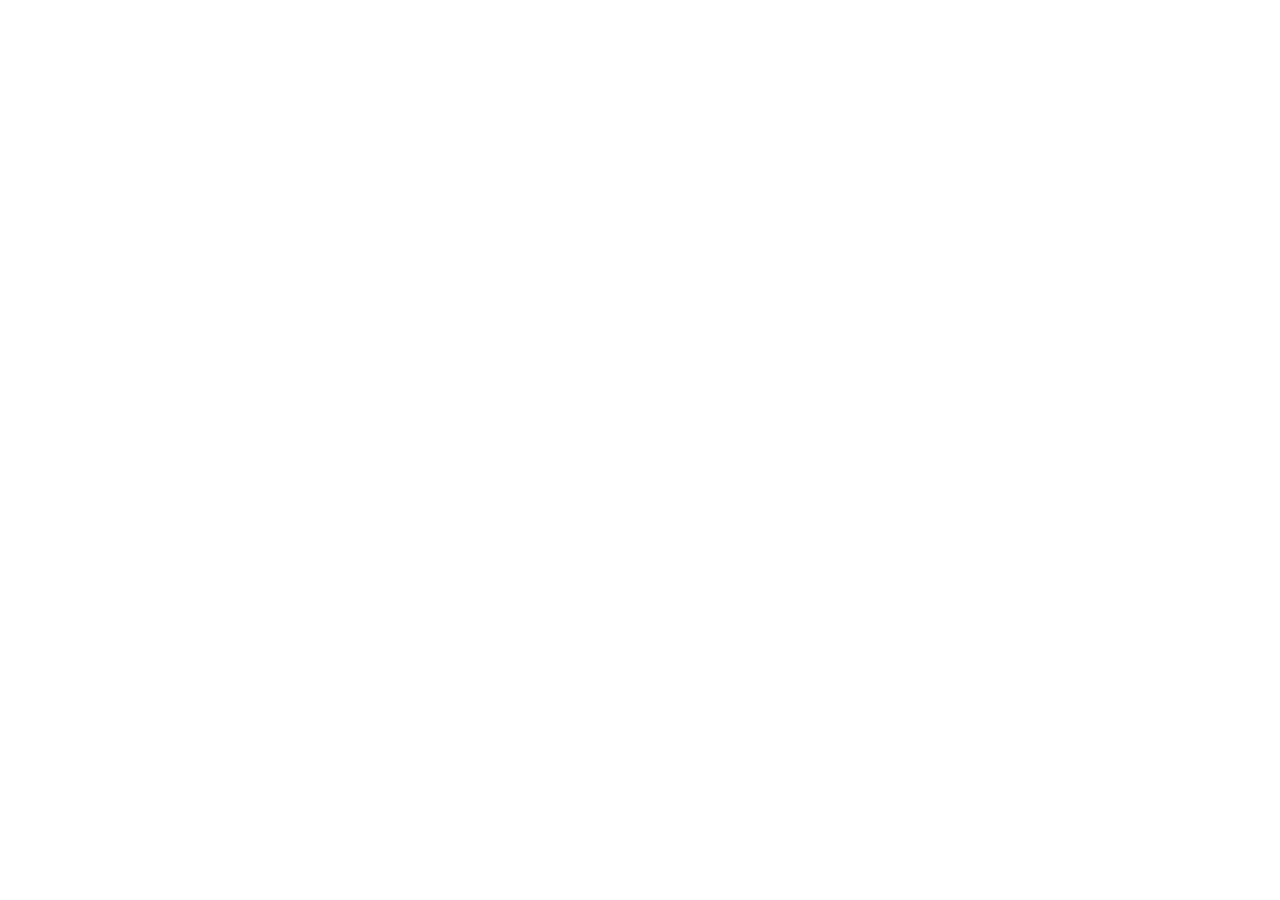
==== app.html @ 2efa28c5 "Add draft prototype: intro page mockup and app skeleton Mockup for review only (not final): cinemati" ====
<!doctype html>
<html lang="ko">
<head>
  <meta charset="utf-8" />
  <meta name="viewport" content="width=device-width, initial-scale=1, viewport-fit=cover" />
  <title>Tokyo Trip</title>
  <meta name="theme-color" content="#0f1e4a" />
  <link rel="preconnect" href="https://fonts.googleapis.com" />
  <link rel="preconnect" href="https://fonts.gstatic.com" crossorigin />
  <link href="https://fonts.googleapis.com/css2?family=Noto+Sans+KR:wght@400;500;700;900&family=Noto+Sans+JP:wght@400;700&family=DM+Mono:wght@500&display=swap" rel="stylesheet" />
  <link rel="stylesheet" href="css/app.css" />
</head>
<body>
  <header class="top">
    <a href="index.html" class="brand" title="인트로 다시 보기">
      <svg viewBox="0 0 120 120"><circle cx="60" cy="60" r="56" fill="#0f1e4a"/><circle cx="60" cy="60" r="22" fill="#e8483b"/><path d="M8 74 Q60 52 112 74" stroke="#fff" stroke-width="6" fill="none" stroke-linecap="round"/></svg>
      TOKYO TRIP
    </a>
    <div id="who" class="who"></div>
  </header>

  <div id="banner" class="banner" hidden></div>

  <!-- 로그인 (Supabase 연결 시에만) -->
  <section id="login" class="panel login" hidden>
    <h2>로그인</h2>
    <p>이메일로 로그인 링크를 보내드려요. 비밀번호 없이 메일 속 링크만 누르면 끝!</p>
    <form id="loginForm" class="row">
      <input type="email" id="email" placeholder="you@example.com" required />
      <button class="btn primary">링크 받기</button>
    </form>
    <p id="loginMsg" class="hint"></p>
  </section>

  <main id="app" hidden>
    <!-- ① 번역 -->
    <section class="panel" data-tab="translate">
      <h2>번역 <small>한국어 → 일본어</small></h2>
      <div class="chips" id="phrases"></div>
      <textarea id="koText" rows="3" placeholder="예) 이거 하나 주세요. 고수는 빼주세요."></textarea>
      <div class="row">
        <button class="btn primary" id="btnTranslate">번역하기</button>
        <label class="btn ghost file">📷 메뉴판 사진
          <input type="file" id="menuPhoto" accept="image/*" capture="environment" hidden />
        </label>
      </div>
      <div id="trResult" class="card result" hidden></div>
      <div id="menuResult" class="card" hidden></div>
    </section>

    <!-- ② 일정 -->
    <section class="panel" data-tab="schedule" hidden>
      <h2>일정</h2>
      <div class="days" id="days"></div>
      <div id="map" class="map"><div class="map-empty">지도 키를 넣으면 여기에 구글지도가 보여요<br><small>js/config.js → GOOGLE_MAPS_API_KEY</small></div></div>
      <form id="addPlace" class="add">
        <input id="plTime" type="time" aria-label="시간" />
        <input id="plName" placeholder="장소 이름 (예: 시부야 스카이)" required />
        <input id="plMemo" placeholder="메모 (선택)" />
        <button class="btn primary">추가</button>
      </form>
      <ol id="dayList" class="list"></ol>
      <a id="routeLink" class="btn ghost wide" target="_blank" rel="noopener" hidden>🗺️ 구글지도 앱에서 이 날 경로 보기</a>
    </section>

    <!-- ③ 즐겨찾기 -->
    <section class="panel" data-tab="favorites" hidden>
      <h2>즐겨찾기 <small>가고 싶은 곳 막 저장!</small></h2>
      <form id="addFav" class="add">
        <input id="favName" placeholder="장소 이름 (예: 츠키지 장외시장)" required />
        <input id="favMemo" placeholder="메모 (선택)" />
        <button class="btn primary">저장</button>
      </form>
      <ul id="favList" class="list"></ul>
    </section>
  </main>

  <nav class="tabs" id="tabs" hidden>
    <button data-go="translate" class="on"><span>あ</span>번역</button>
    <button data-go="schedule"><span>📅</span>일정</button>
    <button data-go="favorites"><span>★</span>즐겨찾기</button>
  </nav>

  <!-- 크게 보여주기 (점원에게 화면 보여줄 때) -->
  <div id="show" class="show" hidden></div>
  <!-- Day 고르기 -->
  <dialog id="dayPick"><form method="dialog"><h3>몇 일차에 넣을까요?</h3><div id="dayPickBtns" class="chips"></div><button class="btn ghost wide" value="">취소</button></form></dialog>
  <div id="toast" class="toast"></div>

  <script src="js/config.js"></script>
  <script type="module" src="js/app.js"></script>
</body>
</html>
---- css/app.css ----
:root{
  --bg:#f4f5fa; --card:#fff; --ink:#0f1e4a; --muted:#66708f; --line:#e1e4ee;
  --accent:#0f1e4a; --red:#e8483b; --soft:#eaf0ff;
}
@media (prefers-color-scheme:dark){
  :root{--bg:#0b1024; --card:#141b38; --ink:#e9ecf8; --muted:#97a0c0; --line:#253056; --accent:#6f9bff; --soft:#1c2850}
}
*{box-sizing:border-box}
body{margin:0;background:var(--bg);color:var(--ink);font:15px/1.6 "Noto Sans KR",system-ui,sans-serif;padding-bottom:84px}
h2{font-size:22px;margin:4px 0 14px}h2 small{font-size:13px;color:var(--muted);font-weight:400;margin-left:6px}
.top{position:sticky;top:0;z-index:5;display:flex;justify-content:space-between;align-items:center;padding:12px 16px;background:color-mix(in srgb,var(--bg) 88%,transparent);backdrop-filter:blur(8px)}
.brand{display:flex;align-items:center;gap:8px;font:700 15px "Noto Sans KR";letter-spacing:.12em;color:var(--ink);text-decoration:none}
.brand svg{width:26px}
.who{font-size:12px;color:var(--muted);display:flex;gap:8px;align-items:center}
.banner{margin:0 16px 8px;padding:10px 14px;border-radius:12px;background:#fff6e0;color:#6b4c00;font-size:13px}
@media (prefers-color-scheme:dark){.banner{background:#3a2f10;color:#ffe3a1}}
.panel{max-width:720px;margin:0 auto;padding:8px 16px 24px}
.row{display:flex;gap:8px;flex-wrap:wrap;margin:10px 0}
input,textarea{width:100%;font:inherit;color:var(--ink);background:var(--card);border:1px solid var(--line);border-radius:12px;padding:12px}
textarea{resize:vertical}
.btn{border:0;border-radius:12px;padding:11px 16px;font:700 14px "Noto Sans KR";cursor:pointer;display:inline-flex;align-items:center;justify-content:center;gap:6px;text-decoration:none}
.btn.primary{background:var(--accent);color:#fff}
@media (prefers-color-scheme:dark){.btn.primary{color:#0b1024}}
.btn.ghost{background:var(--soft);color:var(--ink)}
.btn.small{padding:6px 10px;font-size:12px;border-radius:9px}
.btn.wide{width:100%;margin-top:10px}
.btn:disabled{opacity:.5}
.chips{display:flex;gap:6px;flex-wrap:wrap;margin-bottom:10px}
.chip{border:1px solid var(--line);background:var(--card);color:var(--ink);border-radius:999px;padding:6px 12px;font:13px "Noto Sans KR";cursor:pointer}
.chip.on{background:var(--accent);border-color:var(--accent);color:#fff}
.card{background:var(--card);border:1px solid var(--line);border-radius:16px;padding:16px;margin-top:12px}
.result .ja{font:700 24px/1.5 "Noto Sans JP",sans-serif;word-break:keep-all}
.result .read{color:var(--muted);margin:4px 0 12px}
.menu-line{display:grid;grid-template-columns:1fr 1fr auto;gap:10px;padding:8px 0;border-bottom:1px dashed var(--line)}
.menu-line:last-child{border:0}
.menu-line .jp{font-family:"Noto Sans JP"}
.menu-line .price{font:500 13px "DM Mono",monospace;color:var(--muted)}
.hint{font-size:13px;color:var(--muted)}
.login{max-width:440px;margin-top:10vh}

.days{display:flex;gap:6px;overflow-x:auto;padding-bottom:6px;margin-bottom:8px}
.days .chip{flex:none}
.map{height:300px;border-radius:16px;overflow:hidden;background:var(--soft);border:1px solid var(--line);margin-bottom:12px}
.map-empty{height:100%;display:grid;place-items:center;text-align:center;color:var(--muted);font-size:13px;padding:16px}
.add{display:grid;grid-template-columns:110px 1fr 1fr auto;gap:8px;margin-bottom:12px}
#addFav.add{grid-template-columns:1fr 1fr auto}
.list{list-style:none;padding:0;margin:0;display:flex;flex-direction:column;gap:8px}
.item{display:flex;gap:12px;align-items:center;background:var(--card);border:1px solid var(--line);border-radius:14px;padding:12px}
.num{flex:none;width:28px;height:28px;border-radius:50%;background:var(--red);color:#fff;display:grid;place-items:center;font:700 13px "DM Mono"}
.item .body{flex:1;min-width:0}
.item .name{font-weight:700}
.item .meta{font-size:12px;color:var(--muted);white-space:nowrap;overflow:hidden;text-overflow:ellipsis}
.item .acts{display:flex;gap:4px;flex:none}
.icon{border:0;background:none;color:var(--muted);font-size:16px;cursor:pointer;padding:4px 6px;border-radius:8px}
.icon:hover{background:var(--soft);color:var(--ink)}
.empty{color:var(--muted);text-align:center;padding:24px;font-size:14px}
.pin{width:28px;height:28px;border-radius:50% 50% 50% 0;transform:rotate(-45deg);background:var(--red);border:2px solid #fff;box-shadow:0 2px 6px rgba(0,0,0,.3);display:grid;place-items:center}
.pin b{transform:rotate(45deg);color:#fff;font:700 12px "DM Mono"}

.tabs{position:fixed;left:0;right:0;bottom:0;z-index:6;display:grid;grid-template-columns:repeat(3,1fr);background:var(--card);border-top:1px solid var(--line);padding-bottom:env(safe-area-inset-bottom)}
.tabs button{border:0;background:none;color:var(--muted);padding:10px 0 12px;font:500 12px "Noto Sans KR";display:flex;flex-direction:column;align-items:center;gap:2px;cursor:pointer}
.tabs button span{font-size:18px;line-height:1.2}
.tabs button.on{color:var(--accent);font-weight:700}

.show{position:fixed;inset:0;z-index:20;background:#fff;color:#111;display:flex;flex-direction:column;align-items:center;justify-content:center;padding:24px;text-align:center;font:700 clamp(32px,8vw,72px)/1.4 "Noto Sans JP";cursor:pointer}
.show small{font:400 14px "Noto Sans KR";color:#888;margin-top:24px}
dialog{border:0;border-radius:18px;padding:20px;background:var(--card);color:var(--ink);width:min(360px,90vw)}
dialog::backdrop{background:rgba(5,10,30,.5)}
dialog h3{margin:0 0 12px}
.toast{position:fixed;left:50%;bottom:96px;transform:translate(-50%,20px);background:#0f1e4a;color:#fff;padding:10px 16px;border-radius:999px;font-size:13px;opacity:0;transition:.25s;pointer-events:none;z-index:30}
.toast.on{opacity:1;transform:translate(-50%,0)}

@media (max-width:600px){
  .add{grid-template-columns:96px 1fr;}
  .add #plMemo{grid-column:1/-1}
  .add .btn{grid-column:1/-1}
  #addFav.add{grid-template-columns:1fr}
  .map{height:240px}
}
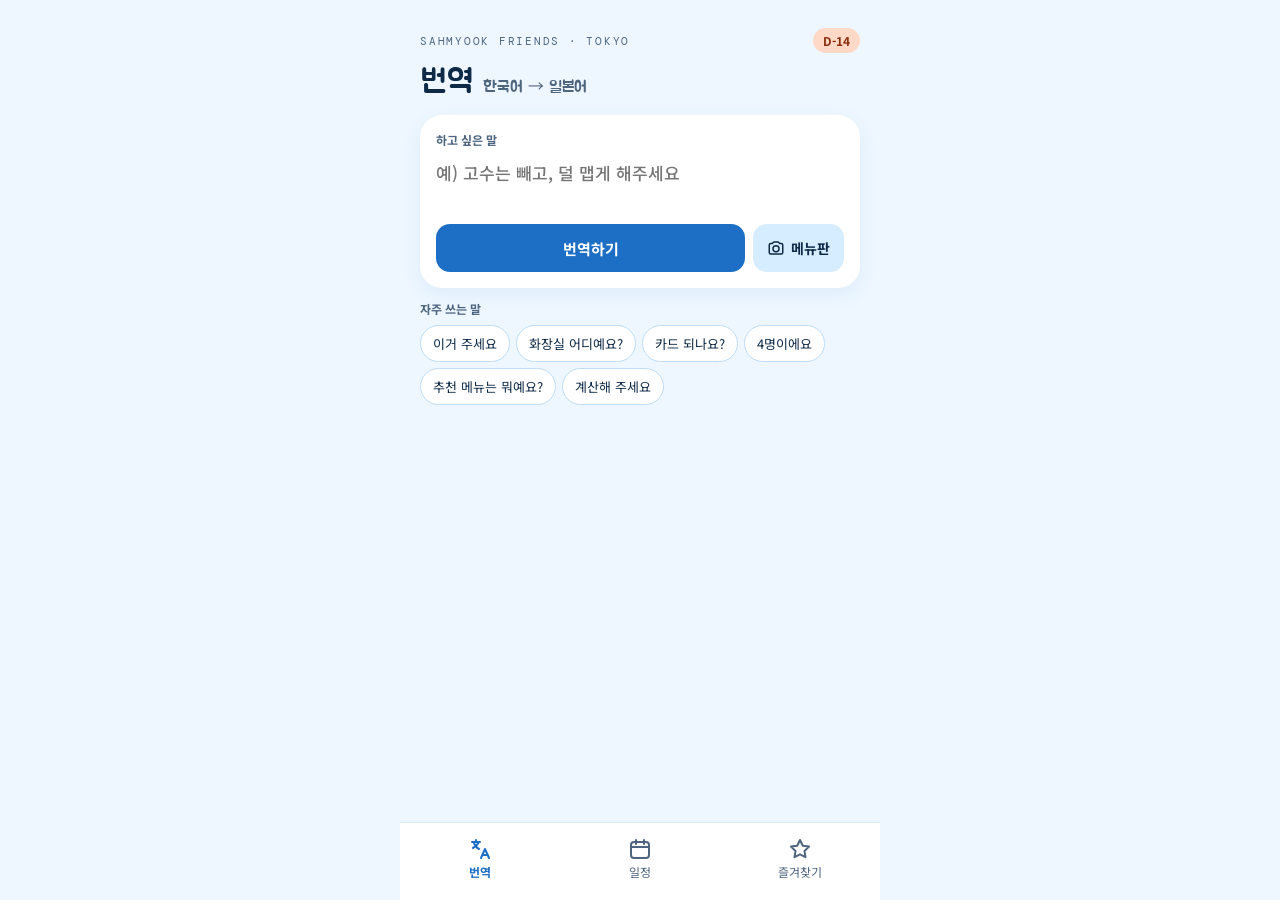
==== commit 7d018ede: "앱 화면을 시안대로: 번역 · 일정 · 즐겨찾기 · 일정에 넣기 - 하늘색 배경, Day 1 주황 · Day 2 파랑 · Day 3 초록 색 구분 - 즐겨찾기 카드에 큰 사진 자리" ====
--- a/app.html
+++ b/app.html
@@ -3,91 +3,160 @@
 <head>
   <meta charset="utf-8" />
   <meta name="viewport" content="width=device-width, initial-scale=1, viewport-fit=cover" />
-  <title>Tokyo Trip</title>
-  <meta name="theme-color" content="#0f1e4a" />
+  <title>도쿄 여행</title>
+  <meta name="theme-color" content="#EEF7FF" />
+  <meta name="apple-mobile-web-app-capable" content="yes" />
+  <meta name="apple-mobile-web-app-title" content="도쿄 여행" />
   <link rel="preconnect" href="https://fonts.googleapis.com" />
   <link rel="preconnect" href="https://fonts.gstatic.com" crossorigin />
-  <link href="https://fonts.googleapis.com/css2?family=Noto+Sans+KR:wght@400;500;700;900&family=Noto+Sans+JP:wght@400;700&family=DM+Mono:wght@500&display=swap" rel="stylesheet" />
+  <link href="https://fonts.googleapis.com/css2?family=Jua&family=Noto+Sans+KR:wght@400;500;700&family=Noto+Sans+JP:wght@500;700&family=DM+Mono:wght@500&display=swap" rel="stylesheet" />
   <link rel="stylesheet" href="css/app.css" />
 </head>
 <body>
-  <header class="top">
-    <a href="index.html" class="brand" title="인트로 다시 보기">
-      <svg viewBox="0 0 120 120"><circle cx="60" cy="60" r="56" fill="#0f1e4a"/><circle cx="60" cy="60" r="22" fill="#e8483b"/><path d="M8 74 Q60 52 112 74" stroke="#fff" stroke-width="6" fill="none" stroke-linecap="round"/></svg>
-      TOKYO TRIP
-    </a>
-    <div id="who" class="who"></div>
-  </header>
-
-  <div id="banner" class="banner" hidden></div>
+<div class="phone">
 
   <!-- 로그인 (Supabase 연결 시에만) -->
-  <section id="login" class="panel login" hidden>
-    <h2>로그인</h2>
-    <p>이메일로 로그인 링크를 보내드려요. 비밀번호 없이 메일 속 링크만 누르면 끝!</p>
-    <form id="loginForm" class="row">
-      <input type="email" id="email" placeholder="you@example.com" required />
-      <button class="btn primary">링크 받기</button>
-    </form>
-    <p id="loginMsg" class="hint"></p>
+  <section id="login" class="screen login" hidden>
+    <header class="top">
+      <span class="eyebrow">SAHMYOOK FRIENDS · TOKYO</span>
+      <h1>로그인</h1>
+    </header>
+    <div class="pad">
+      <div class="card">
+        <p>이메일로 로그인 링크를 보내드려요. 메일 속 링크만 누르면 끝!</p>
+        <form id="loginForm" class="row">
+          <label for="email" class="sr">이메일</label>
+          <input type="email" id="email" placeholder="you@example.com" required />
+          <button class="btn primary">링크 받기</button>
+        </form>
+        <p id="loginMsg" class="hint"></p>
+      </div>
+    </div>
   </section>
 
   <main id="app" hidden>
+
     <!-- ① 번역 -->
-    <section class="panel" data-tab="translate">
-      <h2>번역 <small>한국어 → 일본어</small></h2>
-      <div class="chips" id="phrases"></div>
-      <textarea id="koText" rows="3" placeholder="예) 이거 하나 주세요. 고수는 빼주세요."></textarea>
-      <div class="row">
-        <button class="btn primary" id="btnTranslate">번역하기</button>
-        <label class="btn ghost file">📷 메뉴판 사진
-          <input type="file" id="menuPhoto" accept="image/*" capture="environment" hidden />
-        </label>
+    <section class="screen" data-tab="translate">
+      <header class="top">
+        <div class="top-row">
+          <span class="eyebrow">SAHMYOOK FRIENDS · TOKYO</span>
+          <span class="dday" id="dday"></span>
+        </div>
+        <h1>번역 <small>한국어 → 일본어</small></h1>
+      </header>
+      <div class="pad stack">
+        <section class="card input-card">
+          <label for="koText" class="label">하고 싶은 말</label>
+          <textarea id="koText" rows="2" placeholder="예) 고수는 빼고, 덜 맵게 해주세요"></textarea>
+          <div class="row">
+            <button class="btn primary grow" id="btnTranslate">번역하기</button>
+            <label class="btn soft">
+              <svg viewBox="0 0 24 24" aria-hidden="true"><path d="M3 8a2 2 0 0 1 2-2h2l2-2h6l2 2h2a2 2 0 0 1 2 2v10a2 2 0 0 1-2 2H5a2 2 0 0 1-2-2z"/><circle cx="12" cy="13" r="4"/></svg>
+              메뉴판
+              <input type="file" id="menuPhoto" accept="image/*" capture="environment" hidden />
+            </label>
+          </div>
+        </section>
+
+        <section id="trResult" class="result" hidden></section>
+
+        <section class="stack-s">
+          <h2 class="label">자주 쓰는 말</h2>
+          <div class="chips" id="phrases"></div>
+        </section>
+
+        <section id="menuResult" class="card" hidden></section>
       </div>
-      <div id="trResult" class="card result" hidden></div>
-      <div id="menuResult" class="card" hidden></div>
     </section>
 
     <!-- ② 일정 -->
-    <section class="panel" data-tab="schedule" hidden>
-      <h2>일정</h2>
-      <div class="days" id="days"></div>
-      <div id="map" class="map"><div class="map-empty">지도 키를 넣으면 여기에 구글지도가 보여요<br><small>js/config.js → GOOGLE_MAPS_API_KEY</small></div></div>
-      <form id="addPlace" class="add">
-        <input id="plTime" type="time" aria-label="시간" />
-        <input id="plName" placeholder="장소 이름 (예: 시부야 스카이)" required />
-        <input id="plMemo" placeholder="메모 (선택)" />
-        <button class="btn primary">추가</button>
-      </form>
-      <ol id="dayList" class="list"></ol>
-      <a id="routeLink" class="btn ghost wide" target="_blank" rel="noopener" hidden>🗺️ 구글지도 앱에서 이 날 경로 보기</a>
+    <section class="screen" data-tab="schedule" hidden>
+      <header class="top">
+        <div class="top-row">
+          <span class="eyebrow">SAHMYOOK FRIENDS · TOKYO</span>
+          <span class="eyebrow" id="tripRange"></span>
+        </div>
+        <h1>일정</h1>
+        <div class="days" id="days" role="tablist" aria-label="날짜"></div>
+      </header>
+      <div class="pad stack">
+        <div id="map" class="map"></div>
+        <ol id="dayList" class="plan"></ol>
+        <form id="addPlace" class="card add" hidden>
+          <label for="plName" class="label">장소 추가</label>
+          <input id="plName" placeholder="장소 이름 (예: 시부야 스카이)" required />
+          <div class="row">
+            <label for="plTime" class="sr">시간</label>
+            <input id="plTime" type="time" />
+            <label for="plMemo" class="sr">메모</label>
+            <input id="plMemo" class="grow" placeholder="메모 (선택)" />
+          </div>
+          <div class="row">
+            <button type="button" class="btn soft grow" id="cancelPlace">취소</button>
+            <button class="btn primary grow">추가</button>
+          </div>
+        </form>
+        <div class="row" id="planActions">
+          <button class="btn dashed grow" id="openAddPlace">+ 장소 추가</button>
+          <a id="routeLink" class="btn primary grow" target="_blank" rel="noopener">
+            <svg viewBox="0 0 24 24" aria-hidden="true"><circle cx="6" cy="19" r="2"/><circle cx="18" cy="5" r="2"/><path d="M8 19h7a3.5 3.5 0 0 0 0-7H9a3.5 3.5 0 0 1 0-7h7"/></svg>
+            경로 보기
+          </a>
+        </div>
+      </div>
     </section>
 
     <!-- ③ 즐겨찾기 -->
-    <section class="panel" data-tab="favorites" hidden>
-      <h2>즐겨찾기 <small>가고 싶은 곳 막 저장!</small></h2>
-      <form id="addFav" class="add">
-        <input id="favName" placeholder="장소 이름 (예: 츠키지 장외시장)" required />
-        <input id="favMemo" placeholder="메모 (선택)" />
-        <button class="btn primary">저장</button>
-      </form>
-      <ul id="favList" class="list"></ul>
+    <section class="screen" data-tab="favorites" hidden>
+      <header class="top">
+        <span class="eyebrow">SAHMYOOK FRIENDS · TOKYO</span>
+        <h1>즐겨찾기 <small id="favCount">가고 싶은 곳</small></h1>
+        <form id="addFav" class="row">
+          <label for="favName" class="sr">장소 이름</label>
+          <input id="favName" class="grow" placeholder="가고 싶은 곳 이름 (예: 도쿄타워)" required />
+          <button class="btn primary">저장</button>
+        </form>
+      </header>
+      <div class="pad">
+        <ul id="favList" class="favs"></ul>
+      </div>
     </section>
   </main>
 
-  <nav class="tabs" id="tabs" hidden>
-    <button data-go="translate" class="on"><span>あ</span>번역</button>
-    <button data-go="schedule"><span>📅</span>일정</button>
-    <button data-go="favorites"><span>★</span>즐겨찾기</button>
+  <nav class="tabs" id="tabs" aria-label="메뉴" hidden>
+    <button data-go="translate" aria-current="page">
+      <svg viewBox="0 0 24 24" aria-hidden="true"><path d="M4 5h8"/><path d="M8 3v2"/><path d="M5 11c2-1 5-4 6-6"/><path d="M6 6c1 3 3 5 5 6"/><path d="m13 21 4-9 4 9"/><path d="M14.5 18h5"/></svg>번역</button>
+    <button data-go="schedule">
+      <svg viewBox="0 0 24 24" aria-hidden="true"><rect x="3" y="5" width="18" height="16" rx="3"/><path d="M3 10h18"/><path d="M8 3v4"/><path d="M16 3v4"/></svg>일정</button>
+    <button data-go="favorites">
+      <svg viewBox="0 0 24 24" aria-hidden="true"><path d="m12 3 2.8 5.7 6.2.9-4.5 4.4 1 6.2-5.5-2.9-5.5 2.9 1-6.2L3 9.6l6.2-.9z"/></svg>즐겨찾기</button>
   </nav>
+</div>
 
-  <!-- 크게 보여주기 (점원에게 화면 보여줄 때) -->
-  <div id="show" class="show" hidden></div>
-  <!-- Day 고르기 -->
-  <dialog id="dayPick"><form method="dialog"><h3>몇 일차에 넣을까요?</h3><div id="dayPickBtns" class="chips"></div><button class="btn ghost wide" value="">취소</button></form></dialog>
-  <div id="toast" class="toast"></div>
+<!-- 점원에게 보여주기 -->
+<div id="show" class="show" hidden></div>
 
-  <script src="js/config.js"></script>
-  <script type="module" src="js/app.js"></script>
+<!-- 몇 일차에 넣을까요? -->
+<div id="sheet" class="sheet-wrap" hidden>
+  <div class="sheet-back" data-close></div>
+  <section class="sheet" role="dialog" aria-label="일정에 추가">
+    <div class="grip"></div>
+    <div class="sheet-head">
+      <div class="thumb" id="sheetThumb"></div>
+      <div>
+        <div class="muted" id="sheetName"></div>
+        <h2>몇 일차에 넣을까요?</h2>
+      </div>
+    </div>
+    <div class="day-grid" id="sheetDays"></div>
+    <button class="btn big" id="sheetOk" disabled>날짜를 골라주세요</button>
+  </section>
+</div>
+
+<div id="toast" class="toast" role="status"></div>
+
+<script src="js/config.js"></script>
+<script type="module" src="js/app.js"></script>
 </body>
 </html>
--- a/css/app.css
+++ b/css/app.css
@@ -1,79 +1,149 @@
-:root{
-  --bg:#f4f5fa; --card:#fff; --ink:#0f1e4a; --muted:#66708f; --line:#e1e4ee;
-  --accent:#0f1e4a; --red:#e8483b; --soft:#eaf0ff;
+/* 시안 색: 하늘 배경 + 파란 포인트, Day 1 주황 · Day 2 파랑 · Day 3 초록 */
+:root {
+  --bg: #EEF7FF;
+  --card: #FFFFFF;
+  --ink: #0E2A47;
+  --muted: #4E6580;
+  --blue: #1C6FC4;
+  --blue-soft: #D6ECFF;
+  --line: #BFDDF7;
+  --line-2: #8FBFE8;
+  --peach: #FFD9C7;
+  --peach-ink: #8A2E0E;
+  --shadow: 0 6px 20px rgba(28, 111, 196, 0.08);
+  --f-body: "Noto Sans KR", system-ui, -apple-system, "Apple SD Gothic Neo", sans-serif;
+  --f-title: "Jua", "Noto Sans KR", sans-serif;
+  --f-jp: "Noto Sans JP", "Hiragino Sans", sans-serif;
+  --f-mono: "DM Mono", ui-monospace, monospace;
 }
-@media (prefers-color-scheme:dark){
-  :root{--bg:#0b1024; --card:#141b38; --ink:#e9ecf8; --muted:#97a0c0; --line:#253056; --accent:#6f9bff; --soft:#1c2850}
-}
-*{box-sizing:border-box}
-body{margin:0;background:var(--bg);color:var(--ink);font:15px/1.6 "Noto Sans KR",system-ui,sans-serif;padding-bottom:84px}
-h2{font-size:22px;margin:4px 0 14px}h2 small{font-size:13px;color:var(--muted);font-weight:400;margin-left:6px}
-.top{position:sticky;top:0;z-index:5;display:flex;justify-content:space-between;align-items:center;padding:12px 16px;background:color-mix(in srgb,var(--bg) 88%,transparent);backdrop-filter:blur(8px)}
-.brand{display:flex;align-items:center;gap:8px;font:700 15px "Noto Sans KR";letter-spacing:.12em;color:var(--ink);text-decoration:none}
-.brand svg{width:26px}
-.who{font-size:12px;color:var(--muted);display:flex;gap:8px;align-items:center}
-.banner{margin:0 16px 8px;padding:10px 14px;border-radius:12px;background:#fff6e0;color:#6b4c00;font-size:13px}
-@media (prefers-color-scheme:dark){.banner{background:#3a2f10;color:#ffe3a1}}
-.panel{max-width:720px;margin:0 auto;padding:8px 16px 24px}
-.row{display:flex;gap:8px;flex-wrap:wrap;margin:10px 0}
-input,textarea{width:100%;font:inherit;color:var(--ink);background:var(--card);border:1px solid var(--line);border-radius:12px;padding:12px}
-textarea{resize:vertical}
-.btn{border:0;border-radius:12px;padding:11px 16px;font:700 14px "Noto Sans KR";cursor:pointer;display:inline-flex;align-items:center;justify-content:center;gap:6px;text-decoration:none}
-.btn.primary{background:var(--accent);color:#fff}
-@media (prefers-color-scheme:dark){.btn.primary{color:#0b1024}}
-.btn.ghost{background:var(--soft);color:var(--ink)}
-.btn.small{padding:6px 10px;font-size:12px;border-radius:9px}
-.btn.wide{width:100%;margin-top:10px}
-.btn:disabled{opacity:.5}
-.chips{display:flex;gap:6px;flex-wrap:wrap;margin-bottom:10px}
-.chip{border:1px solid var(--line);background:var(--card);color:var(--ink);border-radius:999px;padding:6px 12px;font:13px "Noto Sans KR";cursor:pointer}
-.chip.on{background:var(--accent);border-color:var(--accent);color:#fff}
-.card{background:var(--card);border:1px solid var(--line);border-radius:16px;padding:16px;margin-top:12px}
-.result .ja{font:700 24px/1.5 "Noto Sans JP",sans-serif;word-break:keep-all}
-.result .read{color:var(--muted);margin:4px 0 12px}
-.menu-line{display:grid;grid-template-columns:1fr 1fr auto;gap:10px;padding:8px 0;border-bottom:1px dashed var(--line)}
-.menu-line:last-child{border:0}
-.menu-line .jp{font-family:"Noto Sans JP"}
-.menu-line .price{font:500 13px "DM Mono",monospace;color:var(--muted)}
-.hint{font-size:13px;color:var(--muted)}
-.login{max-width:440px;margin-top:10vh}
+* { box-sizing: border-box; }
+html, body { margin: 0; height: 100%; }
+body { background: var(--bg); color: var(--ink); font-family: var(--f-body); -webkit-tap-highlight-color: transparent; }
+button, input, textarea { font-family: inherit; color: inherit; }
+svg { width: 18px; height: 18px; fill: none; stroke: currentColor; stroke-width: 2; stroke-linecap: round; stroke-linejoin: round; flex: none; }
+.sr { position: absolute; width: 1px; height: 1px; overflow: hidden; clip: rect(0 0 0 0); white-space: nowrap; }
+[hidden] { display: none !important; }
 
-.days{display:flex;gap:6px;overflow-x:auto;padding-bottom:6px;margin-bottom:8px}
-.days .chip{flex:none}
-.map{height:300px;border-radius:16px;overflow:hidden;background:var(--soft);border:1px solid var(--line);margin-bottom:12px}
-.map-empty{height:100%;display:grid;place-items:center;text-align:center;color:var(--muted);font-size:13px;padding:16px}
-.add{display:grid;grid-template-columns:110px 1fr 1fr auto;gap:8px;margin-bottom:12px}
-#addFav.add{grid-template-columns:1fr 1fr auto}
-.list{list-style:none;padding:0;margin:0;display:flex;flex-direction:column;gap:8px}
-.item{display:flex;gap:12px;align-items:center;background:var(--card);border:1px solid var(--line);border-radius:14px;padding:12px}
-.num{flex:none;width:28px;height:28px;border-radius:50%;background:var(--red);color:#fff;display:grid;place-items:center;font:700 13px "DM Mono"}
-.item .body{flex:1;min-width:0}
-.item .name{font-weight:700}
-.item .meta{font-size:12px;color:var(--muted);white-space:nowrap;overflow:hidden;text-overflow:ellipsis}
-.item .acts{display:flex;gap:4px;flex:none}
-.icon{border:0;background:none;color:var(--muted);font-size:16px;cursor:pointer;padding:4px 6px;border-radius:8px}
-.icon:hover{background:var(--soft);color:var(--ink)}
-.empty{color:var(--muted);text-align:center;padding:24px;font-size:14px}
-.pin{width:28px;height:28px;border-radius:50% 50% 50% 0;transform:rotate(-45deg);background:var(--red);border:2px solid #fff;box-shadow:0 2px 6px rgba(0,0,0,.3);display:grid;place-items:center}
-.pin b{transform:rotate(45deg);color:#fff;font:700 12px "DM Mono"}
+.phone { max-width: 480px; margin: 0 auto; min-height: 100%; padding-bottom: calc(84px + env(safe-area-inset-bottom)); }
 
-.tabs{position:fixed;left:0;right:0;bottom:0;z-index:6;display:grid;grid-template-columns:repeat(3,1fr);background:var(--card);border-top:1px solid var(--line);padding-bottom:env(safe-area-inset-bottom)}
-.tabs button{border:0;background:none;color:var(--muted);padding:10px 0 12px;font:500 12px "Noto Sans KR";display:flex;flex-direction:column;align-items:center;gap:2px;cursor:pointer}
-.tabs button span{font-size:18px;line-height:1.2}
-.tabs button.on{color:var(--accent);font-weight:700}
+/* 상단 */
+.top { padding: calc(28px + env(safe-area-inset-top)) 20px 14px; display: flex; flex-direction: column; gap: 10px; }
+.top-row { display: flex; justify-content: space-between; align-items: center; gap: 8px; }
+.eyebrow { font-family: var(--f-mono); font-size: 11px; letter-spacing: .16em; color: var(--muted); }
+.top h1 { margin: 0; font-family: var(--f-title); font-weight: 400; font-size: 32px; line-height: 1.2; }
+.top h1 small { font-size: 16px; color: var(--muted); }
+.dday { background: var(--peach); color: var(--peach-ink); font-size: 12px; font-weight: 700; padding: 4px 10px; border-radius: 999px; }
 
-.show{position:fixed;inset:0;z-index:20;background:#fff;color:#111;display:flex;flex-direction:column;align-items:center;justify-content:center;padding:24px;text-align:center;font:700 clamp(32px,8vw,72px)/1.4 "Noto Sans JP";cursor:pointer}
-.show small{font:400 14px "Noto Sans KR";color:#888;margin-top:24px}
-dialog{border:0;border-radius:18px;padding:20px;background:var(--card);color:var(--ink);width:min(360px,90vw)}
-dialog::backdrop{background:rgba(5,10,30,.5)}
-dialog h3{margin:0 0 12px}
-.toast{position:fixed;left:50%;bottom:96px;transform:translate(-50%,20px);background:#0f1e4a;color:#fff;padding:10px 16px;border-radius:999px;font-size:13px;opacity:0;transition:.25s;pointer-events:none;z-index:30}
-.toast.on{opacity:1;transform:translate(-50%,0)}
+.pad { padding: 0 20px 16px; }
+.stack { display: flex; flex-direction: column; gap: 12px; }
+.stack-s { display: flex; flex-direction: column; gap: 8px; }
+.row { display: flex; gap: 8px; align-items: center; }
+.grow { flex: 1; min-width: 0; }
+.label { margin: 0; font-size: 12px; font-weight: 700; color: var(--muted); }
+.muted { color: var(--muted); font-size: 13px; }
+.hint { margin: 0; font-size: 13px; color: var(--muted); line-height: 1.6; }
+.hint a { color: var(--blue); }
 
-@media (max-width:600px){
-  .add{grid-template-columns:96px 1fr;}
-  .add #plMemo{grid-column:1/-1}
-  .add .btn{grid-column:1/-1}
-  #addFav.add{grid-template-columns:1fr}
-  .map{height:240px}
-}
+.card { background: var(--card); border-radius: 22px; padding: 16px; box-shadow: var(--shadow); display: flex; flex-direction: column; gap: 12px; }
+
+input, textarea { width: 100%; border: 1px solid var(--line); border-radius: 14px; background: #fff; font-size: 15px; padding: 0 14px; height: 48px; outline: none; }
+input:focus, textarea:focus { border-color: var(--blue); }
+input[type="time"] { width: 120px; flex: none; }
+
+/* 버튼 */
+.btn { height: 48px; padding: 0 16px; border: 0; border-radius: 14px; font-size: 15px; font-weight: 700; display: inline-flex; align-items: center; justify-content: center; gap: 6px; cursor: pointer; text-decoration: none; white-space: nowrap; }
+.btn.primary { background: var(--blue); color: #fff; }
+.btn.soft { background: var(--blue-soft); color: var(--ink); font-size: 14px; padding: 0 14px; }
+.btn.dashed { background: transparent; border: 1px dashed var(--line-2); color: var(--blue); font-size: 14px; }
+.btn:disabled { opacity: .6; }
+.btn:focus-visible, button:focus-visible, a:focus-visible { outline: 3px solid var(--line-2); outline-offset: 2px; }
+
+/* ① 번역 */
+.input-card textarea { border: 0; padding: 0; height: auto; min-height: 52px; resize: none; font: 500 17px/1.5 var(--f-body); }
+.result { background: var(--blue); color: #fff; border-radius: 22px; padding: 18px 16px 14px; display: flex; flex-direction: column; gap: 6px; }
+.result .label { color: var(--blue-soft); }
+.result .ja { margin: 0; font-family: var(--f-jp); font-weight: 700; font-size: 21px; line-height: 1.5; }
+.result .read { margin: 0; font-size: 13px; color: var(--blue-soft); }
+.result .acts { display: flex; gap: 6px; margin-top: 8px; }
+.result .acts button { height: 44px; flex: 1; border: 0; border-radius: 12px; background: rgba(255,255,255,.18); color: #fff; font-size: 13px; font-weight: 700; display: flex; align-items: center; justify-content: center; gap: 6px; cursor: pointer; }
+.result .acts button.sq { flex: none; width: 44px; }
+.result .acts button[data-a="speak"] { flex: none; padding: 0 16px; }
+.result .acts button { white-space: nowrap; }
+.chips { display: flex; flex-wrap: wrap; gap: 6px; }
+.chip { border: 1px solid var(--line); background: #fff; color: var(--ink); border-radius: 999px; padding: 8px 12px; font-size: 13px; cursor: pointer; }
+.menu-grid { display: grid; grid-template-columns: minmax(84px, auto) minmax(0, 1fr) auto; gap: 8px 10px; font-size: 13px; align-items: baseline; }
+.menu-grid .jp { font-family: var(--f-jp); font-weight: 500; }
+.menu-grid .price { font-family: var(--f-mono); color: var(--muted); text-align: right; }
+
+/* ② 일정 */
+.days { display: flex; gap: 6px; overflow-x: auto; scrollbar-width: none; padding-bottom: 4px; }
+.days::-webkit-scrollbar { display: none; }
+.day-tab { flex: none; border: 2px solid var(--d-bd); background: var(--d-bg); color: var(--d-fg); border-radius: 14px; padding: 5px 12px; font-size: 13px; line-height: 1.3; text-align: left; cursor: pointer; }
+.day-tab small { font-size: 11px; }
+.day-tab[aria-selected="true"] { background: var(--d-solid); border-color: var(--d-solid); color: #fff; box-shadow: 0 4px 12px rgba(14, 42, 71, .22); }
+.day-add { flex: none; width: 44px; border: 1px dashed var(--line-2); background: transparent; color: var(--blue); border-radius: 14px; font-size: 20px; cursor: pointer; }
+
+.map { position: relative; height: 230px; border-radius: 22px; overflow: hidden; background: #E3EFE6; flex: none; }
+.map .fake { position: absolute; inset: 0; width: 100%; height: 100%; stroke: none; }
+.map .fake .route { fill: none; stroke-width: 3px; stroke-dasharray: 6 6; vector-effect: non-scaling-stroke; }
+.map .note { position: absolute; left: 10px; bottom: 8px; font-size: 10px; color: var(--muted); background: rgba(255,255,255,.85); padding: 2px 6px; border-radius: 6px; }
+.map .fake-pin { position: absolute; transform: translate(-50%, -50%); }
+.pin { width: 30px; height: 30px; border-radius: 50%; background: var(--d-solid, var(--blue)); color: #fff; border: 3px solid #fff; display: flex; align-items: center; justify-content: center; font: 700 13px var(--f-mono); box-shadow: 0 3px 8px rgba(14,42,71,.3); }
+
+.plan { list-style: none; margin: 0; padding: 0; display: flex; flex-direction: column; gap: 8px; }
+.stop { background: #fff; border-radius: 18px; padding: 12px 14px; display: flex; gap: 12px; align-items: center; }
+.stop .num { flex: none; width: 28px; height: 28px; border-radius: 50%; background: var(--d-solid); color: #fff; border: 0; display: flex; align-items: center; justify-content: center; font: 700 13px var(--f-mono); cursor: pointer; }
+.stop .body { flex: 1; min-width: 0; }
+.stop .time { font-size: 12px; font-family: var(--f-mono); color: var(--d-solid); }
+.stop .name { font-weight: 700; font-size: 15px; }
+.stop .memo { font-size: 12px; color: var(--muted); }
+.stop .go { flex: none; width: 44px; height: 44px; border-radius: 12px; background: var(--bg); color: var(--blue); display: flex; align-items: center; justify-content: center; }
+.stop-tools { display: flex; gap: 6px; padding: 0 4px; }
+.stop-tools button { flex: 1; height: 36px; border: 1px solid var(--line); background: #fff; border-radius: 10px; font-size: 13px; cursor: pointer; }
+.stop-tools .del { color: #B3273B; }
+.empty { background: #fff; border-radius: 18px; padding: 20px 16px; text-align: center; color: var(--muted); font-size: 14px; line-height: 1.6; list-style: none; }
+
+/* ③ 즐겨찾기 */
+.favs { list-style: none; margin: 0; padding: 0; display: flex; flex-direction: column; gap: 12px; }
+.fav { background: #fff; border-radius: 22px; overflow: hidden; box-shadow: 0 6px 18px rgba(28,111,196,.08); }
+.photo { position: relative; height: 168px; background: var(--p-bg); color: var(--p-fg); display: flex; flex-direction: column; align-items: center; justify-content: center; gap: 4px; }
+.photo svg { width: 32px; height: 32px; stroke-width: 1.8; }
+.photo span { font-size: 12px; font-weight: 700; }
+.photo .x { position: absolute; top: 10px; right: 10px; width: 36px; height: 36px; border-radius: 50%; border: 0; background: rgba(255,255,255,.7); color: var(--ink); font-size: 16px; cursor: pointer; }
+.fav-foot { padding: 12px 12px 12px 16px; display: flex; align-items: flex-end; gap: 12px; }
+.fav-foot .name { font-weight: 700; font-size: 16px; }
+.fav-foot .memo { font-size: 12px; color: var(--muted); }
+.fav-foot .btn { height: 44px; font-size: 13px; padding: 0 14px; flex: none; }
+.in-day { flex: none; height: 44px; padding: 0 12px; border-radius: 14px; background: var(--d-bg); color: var(--d-fg); border: 0; font-size: 13px; font-weight: 700; display: flex; align-items: center; gap: 4px; cursor: pointer; }
+.in-day svg { width: 14px; height: 14px; stroke-width: 2.5; }
+
+/* 하단 탭 */
+.tabs { position: fixed; left: 0; right: 0; bottom: 0; z-index: 20; background: #fff; border-top: 1px solid var(--blue-soft); padding: 8px max(0px, env(safe-area-inset-right)) calc(14px + env(safe-area-inset-bottom)) max(0px, env(safe-area-inset-left)); }
+.tabs { display: grid; grid-template-columns: repeat(3, minmax(0, 1fr)); max-width: 480px; margin: 0 auto; }
+.tabs button { border: 0; background: none; display: flex; flex-direction: column; align-items: center; gap: 2px; color: var(--muted); font-size: 12px; padding: 6px 0; cursor: pointer; }
+.tabs button svg { width: 24px; height: 24px; }
+.tabs button[aria-current="page"] { color: var(--blue); font-weight: 700; }
+
+/* 점원에게 보여주기 */
+.show { position: fixed; inset: 0; z-index: 50; background: #fff; display: flex; flex-direction: column; align-items: center; justify-content: center; gap: 18px; padding: 24px; text-align: center; font-family: var(--f-jp); font-weight: 700; font-size: clamp(30px, 9vw, 48px); line-height: 1.5; color: var(--ink); }
+.show small { font-family: var(--f-body); font-size: 14px; font-weight: 400; color: var(--muted); }
+
+/* 몇 일차에 넣을까요? */
+.sheet-wrap { position: fixed; inset: 0; z-index: 40; display: flex; flex-direction: column; justify-content: flex-end; }
+.sheet-back { flex: 1; background: rgba(14, 42, 71, .55); }
+.sheet { background: #fff; border-radius: 28px 28px 0 0; padding: 12px 20px calc(28px + env(safe-area-inset-bottom)); display: flex; flex-direction: column; gap: 16px; max-width: 480px; width: 100%; margin: 0 auto; }
+.grip { width: 40px; height: 5px; border-radius: 3px; background: var(--line); align-self: center; }
+.sheet-head { display: flex; gap: 12px; align-items: center; }
+.thumb { flex: none; width: 64px; height: 64px; border-radius: 16px; background: var(--p-bg, #DDF3EA); }
+.sheet h2 { margin: 2px 0 0; font-family: var(--f-title); font-weight: 400; font-size: 24px; }
+.day-grid { display: grid; grid-template-columns: repeat(3, minmax(0, 1fr)); gap: 8px; }
+.day-pick { height: 68px; border: 2px solid var(--d-bd); border-radius: 16px; background: var(--d-bg); color: var(--d-fg); font-size: 15px; font-weight: 700; line-height: 1.3; cursor: pointer; }
+.day-pick small { font-size: 11px; font-weight: 500; }
+.day-pick[aria-pressed="true"] { background: var(--d-solid); border-color: var(--d-solid); color: #fff; box-shadow: 0 4px 12px rgba(14,42,71,.25); }
+.btn.big { height: 54px; border-radius: 16px; font-size: 16px; background: var(--d-solid, var(--blue)); color: #fff; }
+
+.toast { position: fixed; left: 50%; bottom: calc(96px + env(safe-area-inset-bottom)); transform: translate(-50%, 20px); background: var(--ink); color: #fff; padding: 10px 16px; border-radius: 999px; font-size: 14px; opacity: 0; pointer-events: none; transition: .25s; z-index: 60; white-space: nowrap; }
+.toast.on { opacity: 1; transform: translate(-50%, 0); }
+
+.login .card p { margin: 0; line-height: 1.6; }
+@media (prefers-reduced-motion: reduce) { .toast { transition: none; } }
